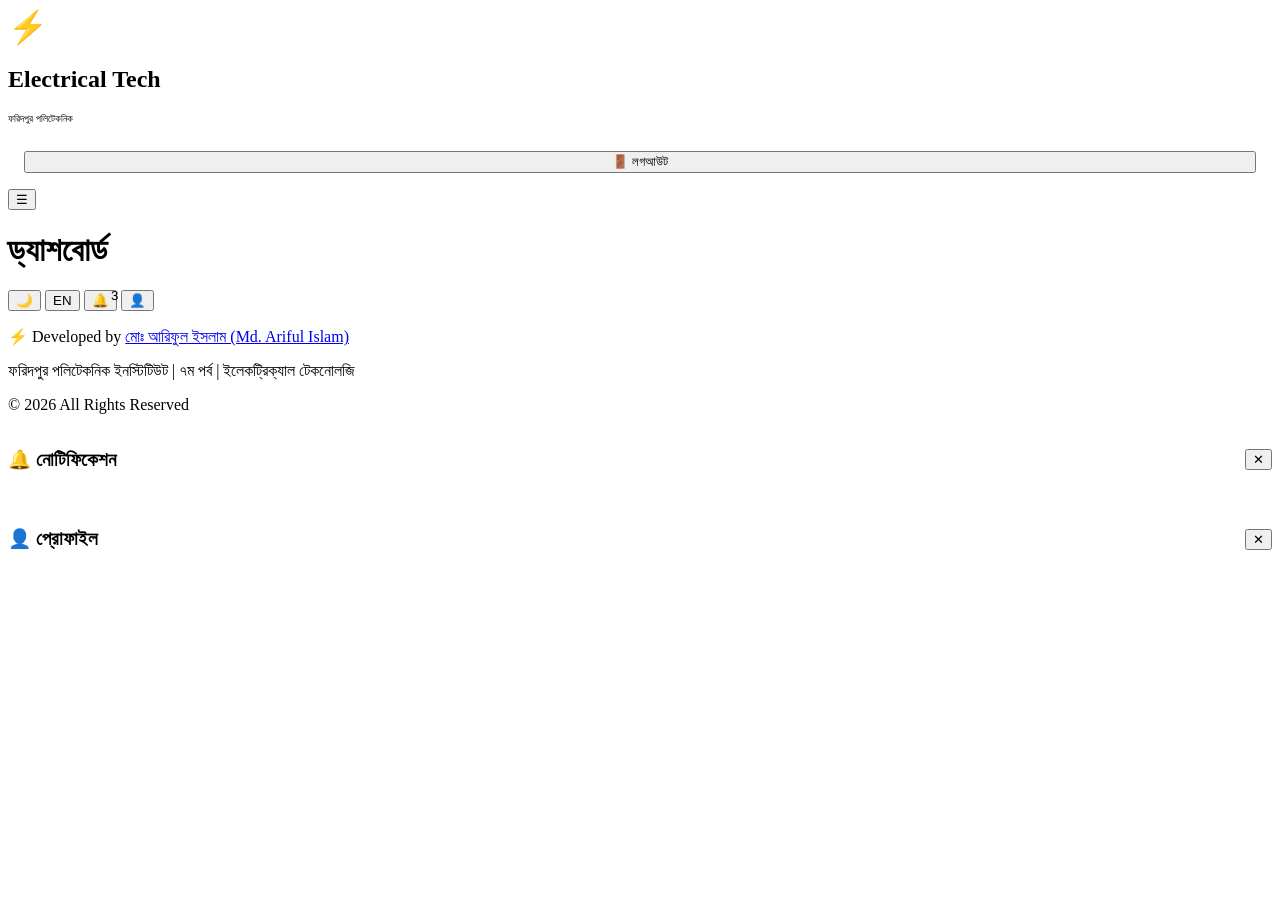
==== dashboard.html @ 25eb2a7b "Add files via upload" ====
<!DOCTYPE html>
<html lang="bn" data-theme="dark">
<head>
    <meta charset="UTF-8">
    <meta name="viewport" content="width=device-width, initial-scale=1.0">
    <title>⚡ Dashboard - Electrical Technology Portal</title>
    <link rel="stylesheet" href="css/style.css">
</head>
<body>
    <div class="app-wrapper">
        <!-- Sidebar -->
        <aside class="sidebar" id="sidebar">
            <div class="sidebar-brand">
                <div style="font-size:2rem;margin-bottom:8px">⚡</div>
                <h2>Electrical Tech</h2>
                <p style="font-size:0.65rem;margin-top:2px" data-bn="ফরিদপুর পলিটেকনিক" data-en="Faridpur Polytechnic">ফরিদপুর পলিটেকনিক</p>
            </div>
            <nav class="sidebar-nav" id="sidebarNav"></nav>
            <div style="padding:16px;border-top:1px solid var(--border)">
                <button class="btn btn-secondary" style="width:100%;justify-content:center" onclick="logout()">
                    🚪 <span data-bn="লগআউট" data-en="Logout">লগআউট</span>
                </button>
            </div>
        </aside>

        <!-- Main -->
        <div class="main-content" id="mainContent">
            <!-- Topbar -->
            <div class="topbar">
                <div class="topbar-left">
                    <button class="topbar-btn" onclick="toggleSidebar()" id="menuBtn">☰</button>
                    <h1 class="page-title" id="pageTitle">ড্যাশবোর্ড</h1>
                </div>
                <div class="topbar-right">
                    <button class="topbar-btn" onclick="toggleTheme()" title="Theme">🌙</button>
                    <button class="topbar-btn" onclick="switchLang()" id="langBtn" title="Language">EN</button>
                    <button class="topbar-btn" onclick="toggleNotif()" title="Notifications" style="position:relative">
                        🔔<span class="nav-badge" id="notifCount" style="position:absolute;top:-4px;right:-4px">3</span>
                    </button>
                    <button class="topbar-btn" onclick="toggleProfile()" title="Profile">👤</button>
                </div>
            </div>

            <!-- Pages Container -->
            <div id="pagesContainer"></div>

            <!-- Footer -->
            <div class="footer">
                <p>⚡ Developed by <a href="#">মোঃ আরিফুল ইসলাম (Md. Ariful Islam)</a></p>
                <p>ফরিদপুর পলিটেকনিক ইনস্টিটিউট | ৭ম পর্ব | ইলেকট্রিক্যাল টেকনোলজি</p>
                <p style="margin-top:4px">© 2026 All Rights Reserved</p>
            </div>
        </div>
    </div>

    <!-- Notification Panel -->
    <div class="notif-panel" id="notifPanel">
        <div style="display:flex;justify-content:space-between;align-items:center;margin-bottom:20px">
            <h3>🔔 <span data-bn="নোটিফিকেশন" data-en="Notifications">নোটিফিকেশন</span></h3>
            <button class="modal-close" onclick="toggleNotif()">✕</button>
        </div>
        <div id="notifList"></div>
    </div>

    <!-- Profile Panel -->
    <div class="profile-panel" id="profilePanel">
        <div style="display:flex;justify-content:space-between;align-items:center;margin-bottom:20px">
            <h3>👤 <span data-bn="প্রোফাইল" data-en="Profile">প্রোফাইল</span></h3>
            <button class="modal-close" onclick="toggleProfile()">✕</button>
        </div>
        <div id="profileContent"></div>
    </div>

    <!-- Overlay -->
    <div id="overlay" style="display:none;position:fixed;inset:0;background:rgba(0,0,0,0.5);z-index:150" onclick="closeAllPanels()"></div>

    <!-- Modal -->
    <div class="modal-overlay" id="modalOverlay">
        <div class="modal" id="modalContent"></div>
    </div>

    <!-- Toast -->
    <div id="toastContainer" style="position:fixed;bottom:24px;right:24px;z-index:9999"></div>

    <script src="js/data.js"></script>
    <script src="js/pages1.js"></script>
    <script src="js/pages2.js"></script>
    <script src="js/pages3.js"></script>
    <script src="js/app.js"></script>
</body>
</html>
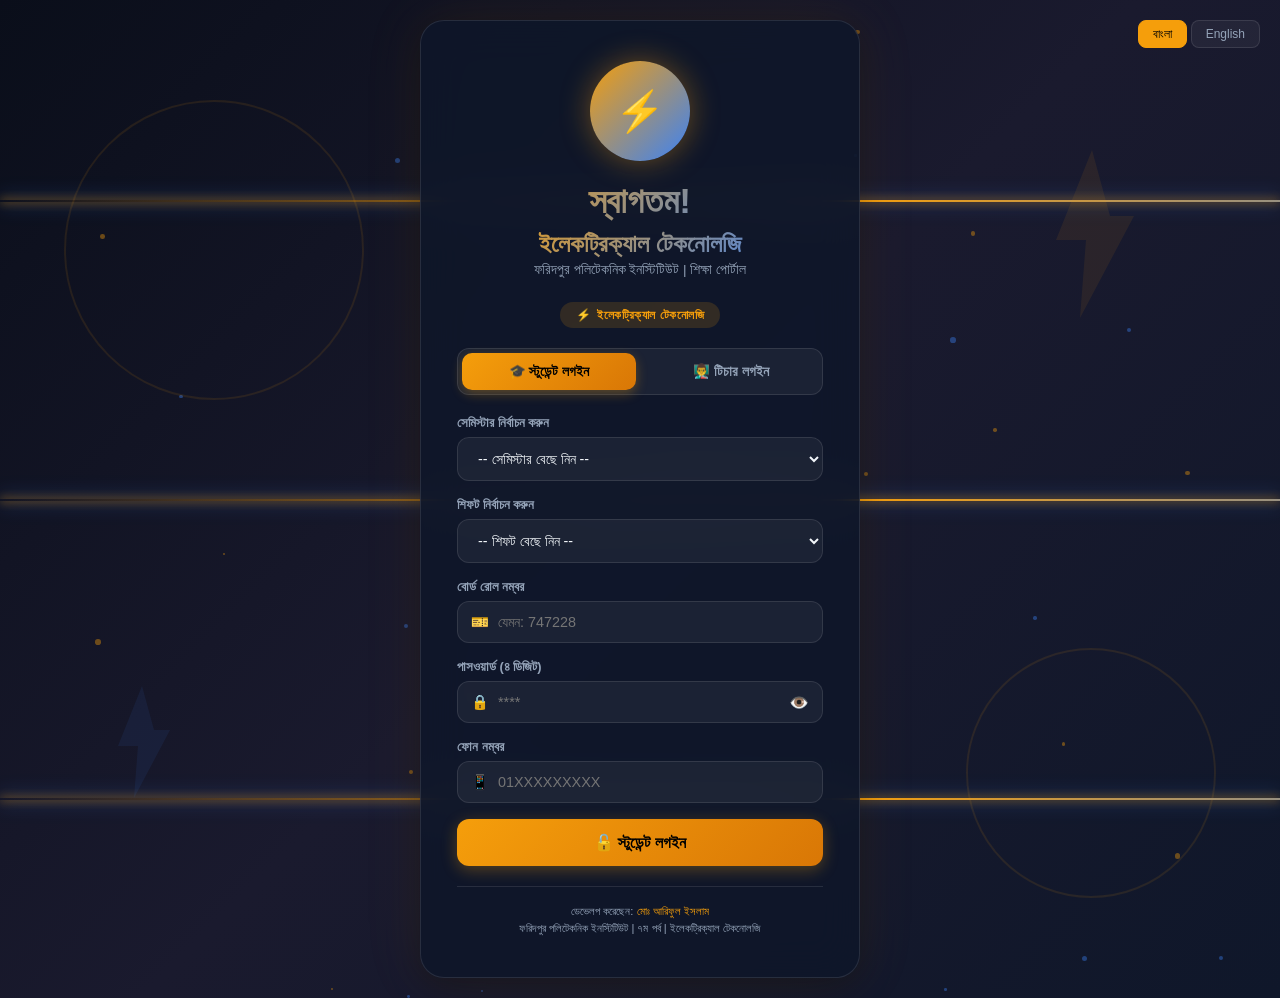
==== commit a26aa53b: "Update stylesheet and script paths in dashboard.html" ====
--- a/dashboard.html
+++ b/dashboard.html
@@ -4,7 +4,7 @@
     <meta charset="UTF-8">
     <meta name="viewport" content="width=device-width, initial-scale=1.0">
     <title>⚡ Dashboard - Electrical Technology Portal</title>
-    <link rel="stylesheet" href="css/style.css">
+    <link rel="stylesheet" href="style.css">
 </head>
 <body>
     <div class="app-wrapper">
@@ -82,10 +82,10 @@
     <!-- Toast -->
     <div id="toastContainer" style="position:fixed;bottom:24px;right:24px;z-index:9999"></div>
 
-    <script src="js/data.js"></script>
-    <script src="js/pages1.js"></script>
-    <script src="js/pages2.js"></script>
-    <script src="js/pages3.js"></script>
-    <script src="js/app.js"></script>
+    <script src="data.js"></script>
+    <script src="pages1.js"></script>
+    <script src="pages2.js"></script>
+    <script src="pages3.js"></script>
+    <script src="app.js"></script>
 </body>
 </html>
--- a/style.css
+++ b/style.css
@@ -0,0 +1,377 @@
+@import url('https://fonts.googleapis.com/css2?family=Inter:wght@300;400;500;600;700;800;900&family=Noto+Sans+Bengali:wght@300;400;500;600;700;800&display=swap');
+
+:root {
+  --primary: #0f172a; --primary-light: #1e293b; --accent: #f59e0b;
+  --accent2: #3b82f6; --accent3: #10b981; --danger: #ef4444;
+  --bg: #0a0e1a; --bg2: #111827; --card: rgba(30,41,59,0.8);
+  --glass: rgba(255,255,255,0.05); --text: #f1f5f9; --text2: #94a3b8;
+  --border: rgba(255,255,255,0.1); --shadow: 0 8px 32px rgba(0,0,0,0.3);
+  --radius: 16px; --transition: all 0.3s cubic-bezier(0.4,0,0.2,1);
+  --glow: 0 0 20px rgba(245,158,11,0.3);
+}
+[data-theme="light"] {
+  --bg: #f0f4f8; --bg2: #ffffff; --card: rgba(255,255,255,0.9);
+  --glass: rgba(0,0,0,0.03); --text: #1e293b; --text2: #64748b;
+  --border: rgba(0,0,0,0.1); --shadow: 0 4px 16px rgba(0,0,0,0.08);
+  --primary: #1e3a5f; --primary-light: #2d4a6f;
+}
+* { margin:0; padding:0; box-sizing:border-box; }
+html { scroll-behavior:smooth; }
+body {
+  font-family:'Inter','Noto Sans Bengali',sans-serif;
+  background:var(--bg); color:var(--text);
+  min-height:100vh; overflow-x:hidden;
+  background-image: radial-gradient(ellipse at 20% 50%, rgba(59,130,246,0.08) 0%, transparent 50%),
+                    radial-gradient(ellipse at 80% 20%, rgba(245,158,11,0.06) 0%, transparent 50%);
+}
+/* Scrollbar */
+::-webkit-scrollbar { width:6px; }
+::-webkit-scrollbar-track { background:var(--bg); }
+::-webkit-scrollbar-thumb { background:var(--accent); border-radius:3px; }
+
+/* Animations */
+@keyframes fadeIn { from{opacity:0;transform:translateY(20px)} to{opacity:1;transform:translateY(0)} }
+@keyframes slideInLeft { from{opacity:0;transform:translateX(-30px)} to{opacity:1;transform:translateX(0)} }
+@keyframes slideInRight { from{opacity:0;transform:translateX(30px)} to{opacity:1;transform:translateX(0)} }
+@keyframes pulse { 0%,100%{transform:scale(1)} 50%{transform:scale(1.05)} }
+@keyframes glow { 0%,100%{box-shadow:0 0 5px var(--accent)} 50%{box-shadow:0 0 20px var(--accent),0 0 40px rgba(245,158,11,0.3)} }
+@keyframes float { 0%,100%{transform:translateY(0)} 50%{transform:translateY(-10px)} }
+@keyframes spark { 0%{opacity:0;transform:scale(0)} 50%{opacity:1;transform:scale(1)} 100%{opacity:0;transform:scale(0)} }
+@keyframes electricFlow { 0%{background-position:0% 50%} 50%{background-position:100% 50%} 100%{background-position:0% 50%} }
+@keyframes rotate { from{transform:rotate(0deg)} to{transform:rotate(360deg)} }
+@keyframes ripple { to{transform:scale(4);opacity:0} }
+.animate-in { animation: fadeIn 0.6s ease forwards; }
+.animate-left { animation: slideInLeft 0.5s ease forwards; }
+.animate-right { animation: slideInRight 0.5s ease forwards; }
+
+/* Login Page */
+.login-page {
+  min-height:100vh; display:flex; align-items:center; justify-content:center;
+  background: linear-gradient(135deg, #0a0e1a 0%, #1a1a2e 50%, #0f172a 100%);
+  position:relative; overflow:hidden;
+}
+.login-bg-effect {
+  position:absolute; inset:0; overflow:hidden; z-index:0;
+}
+.electric-line {
+  position:absolute; height:2px; background:linear-gradient(90deg,transparent,var(--accent),var(--accent2),transparent);
+  animation: electricFlow 3s ease infinite; background-size:200% 200%;
+  box-shadow:0 0 10px var(--accent), 0 0 20px var(--accent2);
+}
+.login-container {
+  position:relative; z-index:10; width:100%; max-width:480px; padding:20px;
+  animation: fadeIn 1s ease;
+}
+.login-card {
+  background: rgba(15,23,42,0.85); backdrop-filter:blur(20px);
+  border:1px solid var(--border); border-radius:24px;
+  padding:40px 36px; box-shadow: var(--shadow), 0 0 60px rgba(245,158,11,0.1);
+}
+.login-logo {
+  width:100px; height:100px; margin:0 auto 20px;
+  background:linear-gradient(135deg,var(--accent),var(--accent2));
+  border-radius:50%; display:flex; align-items:center; justify-content:center;
+  font-size:40px; animation: float 3s ease-in-out infinite;
+  box-shadow: 0 0 30px rgba(245,158,11,0.4);
+}
+.login-title { text-align:center; font-size:1.5rem; font-weight:800; margin-bottom:4px;
+  background:linear-gradient(135deg,var(--accent),var(--accent2));
+  -webkit-background-clip:text; -webkit-text-fill-color:transparent; }
+.login-subtitle { text-align:center; color:var(--text2); font-size:0.85rem; margin-bottom:24px; }
+.form-group { margin-bottom:16px; position:relative; }
+.form-label { display:block; font-size:0.8rem; font-weight:600; color:var(--text2); margin-bottom:6px; }
+.form-input, .form-select {
+  width:100%; padding:12px 16px; background:var(--glass); border:1px solid var(--border);
+  border-radius:12px; color:var(--text); font-size:0.9rem; font-family:inherit;
+  transition:var(--transition); outline:none;
+}
+.form-input:focus, .form-select:focus {
+  border-color:var(--accent); box-shadow:0 0 0 3px rgba(245,158,11,0.2);
+}
+.form-select option { background:var(--primary); color:var(--text); }
+.login-type-toggle {
+  display:flex; gap:8px; margin-bottom:20px; background:var(--glass);
+  border-radius:12px; padding:4px; border:1px solid var(--border);
+}
+.login-type-btn {
+  flex:1; padding:10px; border:none; border-radius:10px; font-family:inherit;
+  font-weight:600; font-size:0.85rem; cursor:pointer; transition:var(--transition);
+  background:transparent; color:var(--text2);
+}
+.login-type-btn.active {
+  background:linear-gradient(135deg,var(--accent),#d97706); color:#000;
+  box-shadow:0 4px 12px rgba(245,158,11,0.3);
+}
+.btn-login {
+  width:100%; padding:14px; border:none; border-radius:12px; font-family:inherit;
+  font-size:1rem; font-weight:700; cursor:pointer; transition:var(--transition);
+  background:linear-gradient(135deg,var(--accent),#d97706); color:#000;
+  box-shadow:0 4px 16px rgba(245,158,11,0.3); position:relative; overflow:hidden;
+}
+.btn-login:hover { transform:translateY(-2px); box-shadow:0 6px 24px rgba(245,158,11,0.4); }
+.btn-login:active { transform:scale(0.98); }
+
+/* Dashboard Layout */
+.app-wrapper { display:flex; min-height:100vh; }
+.sidebar {
+  width:260px; background:var(--card); backdrop-filter:blur(20px);
+  border-right:1px solid var(--border); padding:20px 0; position:fixed;
+  top:0; left:0; bottom:0; z-index:100; transition:var(--transition);
+  display:flex; flex-direction:column; overflow-y:auto;
+}
+.sidebar.collapsed { width:70px; }
+.sidebar-brand { padding:0 20px 20px; border-bottom:1px solid var(--border); text-align:center; }
+.sidebar-brand h2 { font-size:1rem; font-weight:800;
+  background:linear-gradient(135deg,var(--accent),var(--accent2));
+  -webkit-background-clip:text; -webkit-text-fill-color:transparent; }
+.sidebar-brand p { font-size:0.7rem; color:var(--text2); }
+.sidebar-nav { flex:1; padding:12px 0; }
+.nav-item {
+  display:flex; align-items:center; gap:12px; padding:12px 20px;
+  color:var(--text2); cursor:pointer; transition:var(--transition);
+  border-left:3px solid transparent; font-size:0.85rem; font-weight:500;
+  position:relative; overflow:hidden;
+}
+.nav-item:hover { background:var(--glass); color:var(--text); border-left-color:var(--accent); }
+.nav-item.active { background:rgba(245,158,11,0.1); color:var(--accent); border-left-color:var(--accent); font-weight:600; }
+.nav-item .nav-icon { font-size:1.2rem; min-width:24px; text-align:center; }
+.nav-badge { margin-left:auto; background:var(--danger); color:#fff; font-size:0.65rem;
+  padding:2px 7px; border-radius:10px; font-weight:700; }
+
+.main-content { flex:1; margin-left:260px; padding:24px; min-height:100vh; transition:var(--transition); }
+
+/* Top Bar */
+.topbar {
+  display:flex; align-items:center; justify-content:space-between;
+  padding:16px 24px; background:var(--card); backdrop-filter:blur(20px);
+  border-radius:var(--radius); border:1px solid var(--border);
+  margin-bottom:24px; animation:fadeIn 0.5s ease;
+}
+.topbar-left { display:flex; align-items:center; gap:16px; }
+.topbar-right { display:flex; align-items:center; gap:12px; }
+.topbar-btn {
+  width:40px; height:40px; border-radius:12px; border:1px solid var(--border);
+  background:var(--glass); color:var(--text); cursor:pointer; display:flex;
+  align-items:center; justify-content:center; font-size:1.1rem; transition:var(--transition);
+}
+.topbar-btn:hover { background:var(--accent); color:#000; transform:scale(1.05); }
+.page-title { font-size:1.3rem; font-weight:700; }
+
+/* Cards */
+.card {
+  background:var(--card); backdrop-filter:blur(20px); border:1px solid var(--border);
+  border-radius:var(--radius); padding:24px; transition:var(--transition);
+  animation: fadeIn 0.5s ease forwards;
+}
+.card:hover { border-color:rgba(245,158,11,0.3); transform:translateY(-2px); box-shadow:var(--glow); }
+.card-header { display:flex; align-items:center; justify-content:space-between; margin-bottom:16px; }
+.card-title { font-size:1rem; font-weight:700; }
+.card-icon { font-size:1.5rem; }
+
+/* Grid Layouts */
+.grid-2 { display:grid; grid-template-columns:repeat(2,1fr); gap:16px; }
+.grid-3 { display:grid; grid-template-columns:repeat(3,1fr); gap:16px; }
+.grid-4 { display:grid; grid-template-columns:repeat(4,1fr); gap:16px; }
+.grid-auto { display:grid; grid-template-columns:repeat(auto-fill,minmax(280px,1fr)); gap:16px; }
+
+/* Stat Cards */
+.stat-card {
+  background:var(--card); border:1px solid var(--border); border-radius:var(--radius);
+  padding:20px; transition:var(--transition); position:relative; overflow:hidden;
+}
+.stat-card::before {
+  content:''; position:absolute; top:0; left:0; right:0; height:3px;
+  background:linear-gradient(90deg,var(--accent),var(--accent2));
+}
+.stat-card:hover { transform:translateY(-4px); box-shadow:var(--glow); }
+.stat-value { font-size:2rem; font-weight:800; background:linear-gradient(135deg,var(--accent),var(--accent2));
+  -webkit-background-clip:text; -webkit-text-fill-color:transparent; }
+.stat-label { font-size:0.8rem; color:var(--text2); margin-top:4px; }
+
+/* Tables */
+.table-container { overflow-x:auto; border-radius:var(--radius); }
+table { width:100%; border-collapse:collapse; }
+th { background:rgba(245,158,11,0.15); color:var(--accent); font-weight:600;
+  padding:12px 16px; text-align:left; font-size:0.8rem; text-transform:uppercase;
+  letter-spacing:0.5px; border-bottom:2px solid var(--border); }
+td { padding:10px 16px; border-bottom:1px solid var(--border); font-size:0.85rem;
+  transition:var(--transition); }
+tr:hover td { background:var(--glass); }
+
+/* Badges */
+.badge { display:inline-flex; align-items:center; padding:4px 12px; border-radius:20px;
+  font-size:0.75rem; font-weight:600; }
+.badge-success { background:rgba(16,185,129,0.15); color:#10b981; }
+.badge-warning { background:rgba(245,158,11,0.15); color:#f59e0b; }
+.badge-danger { background:rgba(239,68,68,0.15); color:#ef4444; }
+.badge-info { background:rgba(59,130,246,0.15); color:#3b82f6; }
+
+/* Progress Bar */
+.progress-bar { height:8px; background:var(--glass); border-radius:4px; overflow:hidden; }
+.progress-fill { height:100%; border-radius:4px; transition:width 1s ease;
+  background:linear-gradient(90deg,var(--accent),var(--accent2)); }
+
+/* Buttons */
+.btn {
+  padding:10px 20px; border:none; border-radius:12px; font-family:inherit;
+  font-weight:600; font-size:0.85rem; cursor:pointer; transition:var(--transition);
+  display:inline-flex; align-items:center; gap:8px; position:relative; overflow:hidden;
+}
+.btn-primary { background:linear-gradient(135deg,var(--accent),#d97706); color:#000; }
+.btn-primary:hover { transform:translateY(-2px); box-shadow:0 4px 16px rgba(245,158,11,0.3); }
+.btn-secondary { background:var(--glass); color:var(--text); border:1px solid var(--border); }
+.btn-secondary:hover { border-color:var(--accent); }
+.btn-sm { padding:6px 14px; font-size:0.75rem; border-radius:8px; }
+
+/* Modal */
+.modal-overlay {
+  position:fixed; inset:0; background:rgba(0,0,0,0.7); backdrop-filter:blur(5px);
+  display:none; align-items:center; justify-content:center; z-index:1000;
+}
+.modal-overlay.active { display:flex; }
+.modal { background:var(--bg2); border:1px solid var(--border); border-radius:20px;
+  padding:32px; width:90%; max-width:600px; max-height:85vh; overflow-y:auto;
+  animation:fadeIn 0.3s ease; }
+.modal-header { display:flex; align-items:center; justify-content:space-between; margin-bottom:20px; }
+.modal-close { background:none; border:none; color:var(--text2); font-size:1.5rem;
+  cursor:pointer; transition:var(--transition); }
+.modal-close:hover { color:var(--danger); transform:rotate(90deg); }
+
+/* Notification Panel */
+.notif-panel {
+  position:fixed; top:0; right:-380px; width:380px; height:100vh;
+  background:var(--bg2); border-left:1px solid var(--border);
+  z-index:200; padding:24px; overflow-y:auto; transition:var(--transition);
+}
+.notif-panel.open { right:0; }
+.notif-item {
+  padding:12px; border-radius:12px; border:1px solid var(--border);
+  margin-bottom:8px; transition:var(--transition); cursor:pointer;
+}
+.notif-item:hover { border-color:var(--accent); background:var(--glass); }
+
+/* Profile Panel */
+.profile-panel {
+  position:fixed; top:0; right:-400px; width:400px; height:100vh;
+  background:var(--bg2); border-left:1px solid var(--border);
+  z-index:200; padding:24px; overflow-y:auto; transition:var(--transition);
+}
+.profile-panel.open { right:0; }
+.profile-avatar {
+  width:100px; height:100px; border-radius:50%; margin:0 auto 16px;
+  background:linear-gradient(135deg,var(--accent),var(--accent2));
+  display:flex; align-items:center; justify-content:center; font-size:2.5rem;
+  box-shadow:0 0 30px rgba(245,158,11,0.3); overflow:hidden;
+}
+.profile-avatar img { width:100%; height:100%; object-fit:cover; }
+
+/* Chat */
+.chat-container { display:flex; flex-direction:column; height:calc(100vh - 200px); }
+.chat-messages { flex:1; overflow-y:auto; padding:16px; display:flex; flex-direction:column; gap:8px; }
+.chat-bubble { max-width:70%; padding:12px 16px; border-radius:16px; font-size:0.85rem;
+  animation:fadeIn 0.3s ease; }
+.chat-bubble.sent { align-self:flex-end; background:linear-gradient(135deg,var(--accent),#d97706); color:#000; border-bottom-right-radius:4px; }
+.chat-bubble.received { align-self:flex-start; background:var(--glass); border:1px solid var(--border); border-bottom-left-radius:4px; }
+.chat-input-area { display:flex; gap:8px; padding:16px; border-top:1px solid var(--border); }
+.chat-input { flex:1; padding:12px 16px; background:var(--glass); border:1px solid var(--border);
+  border-radius:24px; color:var(--text); font-family:inherit; outline:none; }
+.chat-input:focus { border-color:var(--accent); }
+
+/* Section pages */
+.section-header { margin-bottom:24px; }
+.section-title { font-size:1.5rem; font-weight:800; margin-bottom:4px;
+  background:linear-gradient(135deg,var(--accent),var(--accent2));
+  -webkit-background-clip:text; -webkit-text-fill-color:transparent; }
+.section-desc { color:var(--text2); font-size:0.85rem; }
+
+/* Tabs */
+.tabs { display:flex; gap:4px; margin-bottom:20px; background:var(--glass);
+  padding:4px; border-radius:12px; border:1px solid var(--border); overflow-x:auto; }
+.tab-btn { padding:10px 18px; border:none; border-radius:10px; background:transparent;
+  color:var(--text2); font-family:inherit; font-weight:600; font-size:0.8rem;
+  cursor:pointer; transition:var(--transition); white-space:nowrap; }
+.tab-btn.active { background:var(--accent); color:#000; }
+.tab-btn:hover:not(.active) { background:var(--glass); color:var(--text); }
+
+/* Quiz */
+.quiz-option { padding:14px 18px; border:2px solid var(--border); border-radius:12px;
+  cursor:pointer; transition:var(--transition); margin-bottom:8px; font-size:0.9rem; }
+.quiz-option:hover { border-color:var(--accent); background:var(--glass); }
+.quiz-option.correct { border-color:#10b981; background:rgba(16,185,129,0.1); }
+.quiz-option.wrong { border-color:#ef4444; background:rgba(239,68,68,0.1); }
+
+/* Circuit Diagram */
+.circuit-card { background:var(--card); border:1px solid var(--border); border-radius:var(--radius);
+  overflow:hidden; transition:var(--transition); }
+.circuit-card:hover { transform:translateY(-4px); box-shadow:var(--glow); }
+.circuit-svg { width:100%; padding:20px; background:rgba(0,0,0,0.3); }
+.circuit-info { padding:16px; }
+.circuit-title { font-weight:700; margin-bottom:4px; }
+.circuit-desc { font-size:0.8rem; color:var(--text2); }
+
+/* Toast */
+.toast { position:fixed; bottom:24px; right:24px; padding:14px 24px;
+  background:var(--accent); color:#000; font-weight:600; border-radius:12px;
+  z-index:9999; animation:fadeIn 0.3s ease; box-shadow:0 4px 20px rgba(245,158,11,0.4); }
+
+/* Responsive */
+@media (max-width:1024px) {
+  .grid-4 { grid-template-columns:repeat(2,1fr); }
+  .grid-3 { grid-template-columns:repeat(2,1fr); }
+}
+@media (max-width:768px) {
+  .sidebar { transform:translateX(-100%); width:280px; }
+  .sidebar.mobile-open { transform:translateX(0); }
+  .main-content { margin-left:0; padding:16px; }
+  .grid-2,.grid-3,.grid-4 { grid-template-columns:1fr; }
+  .topbar { flex-wrap:wrap; gap:8px; }
+  .notif-panel,.profile-panel { width:100%; }
+}
+
+/* Ripple effect */
+.ripple { position:absolute; border-radius:50%; background:rgba(255,255,255,0.3);
+  transform:scale(0); animation:ripple 0.6s linear; pointer-events:none; }
+
+/* Loading */
+.loader { width:40px; height:40px; border:3px solid var(--border);
+  border-top-color:var(--accent); border-radius:50%; animation:rotate 0.8s linear infinite;
+  margin:40px auto; }
+
+/* Footer */
+.footer { text-align:center; padding:20px; color:var(--text2); font-size:0.75rem;
+  border-top:1px solid var(--border); margin-top:40px; }
+.footer a { color:var(--accent); text-decoration:none; }
+.footer a:hover { text-decoration:underline; }
+
+/* Textarea */
+textarea.form-input { min-height:100px; resize:vertical; }
+
+/* Search */
+.search-input { background:var(--glass); border:1px solid var(--border); border-radius:24px;
+  padding:10px 20px 10px 40px; color:var(--text); width:100%; max-width:300px;
+  font-family:inherit; outline:none; transition:var(--transition); }
+.search-input:focus { border-color:var(--accent); width:350px; }
+
+/* Subject Cards */
+.subject-card { position:relative; overflow:hidden; }
+.subject-card::after { content:''; position:absolute; top:0; right:0; width:60px; height:60px;
+  background:linear-gradient(135deg,transparent 50%,rgba(245,158,11,0.1) 50%); }
+.subject-code { font-size:0.7rem; color:var(--accent); font-weight:700; letter-spacing:1px; }
+.subject-name { font-size:1rem; font-weight:700; margin:4px 0; }
+.subject-teacher { font-size:0.8rem; color:var(--text2); display:flex; align-items:center; gap:4px; }
+
+/* Tick/Cross marks */
+.mark-tick { color:#10b981; font-weight:700; font-size:1.2rem; }
+.mark-cross { color:#ef4444; font-weight:700; font-size:1.2rem; }
+
+/* Hidden */
+.hidden { display:none !important; }
+
+/* Page sections */
+.page-section { display:none; }
+.page-section.active { display:block; animation:fadeIn 0.5s ease; }
+
+/* Teacher Panel Form */
+.teacher-form .form-group { margin-bottom:14px; }
+.teacher-form .form-row { display:flex; gap:12px; }
+.teacher-form .form-row .form-group { flex:1; }
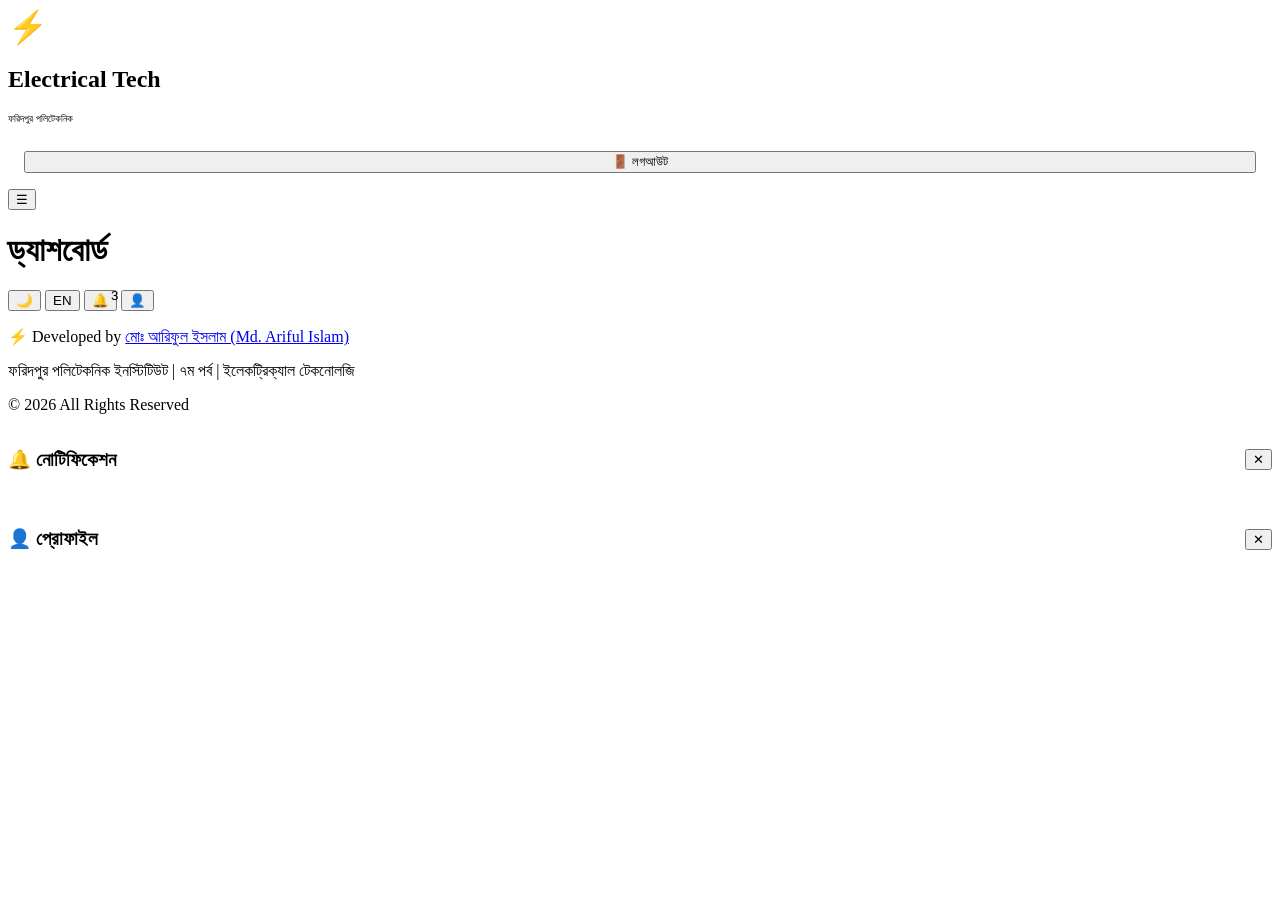
==== commit 4668b004: "Add files via upload" ====
--- a/dashboard.html
+++ b/dashboard.html
@@ -4,7 +4,8 @@
     <meta charset="UTF-8">
     <meta name="viewport" content="width=device-width, initial-scale=1.0">
     <title>⚡ Dashboard - Electrical Technology Portal</title>
-    <link rel="stylesheet" href="style.css">
+    <link rel="stylesheet" href="css/style.css">
+    <link rel="stylesheet" href="css/premium.css">
 </head>
 <body>
     <div class="app-wrapper">
@@ -22,6 +23,7 @@
                 </button>
             </div>
         </aside>
+        <div class="sidebar-overlay" id="sidebarOverlay" onclick="toggleSidebar()"></div>
 
         <!-- Main -->
         <div class="main-content" id="mainContent">
@@ -82,10 +84,108 @@
     <!-- Toast -->
     <div id="toastContainer" style="position:fixed;bottom:24px;right:24px;z-index:9999"></div>
 
-    <script src="data.js"></script>
-    <script src="pages1.js"></script>
-    <script src="pages2.js"></script>
-    <script src="pages3.js"></script>
-    <script src="app.js"></script>
+    <script src="js/data.js?v=99"></script>
+    <script>
+// Pages Part 1 - INLINE
+function render_dashboard(){
+  var s=session;
+  var hour=new Date().getHours();
+  var salam=hour<12?"সুপ্রভাত":"সুসন্ধ্যা";
+  var greet="আসসালামু আলাইকুম। "+salam+", "+(s.nameBn||s.name)+"!";
+  if(lang==="en") greet="Assalamu Alaikum. Good "+(hour<12?"Morning":"Evening")+", "+s.name+"!";
+  var h='<div style="display:flex;flex-wrap:wrap;gap:16px;align-items:flex-start;margin-bottom:20px">';
+  h+='<div style="flex:1;min-width:280px"><div class="section-header"><div class="section-title">'+greet+'</div>';
+  h+='<div class="section-desc">'+(lang==="bn"?"ফরিদপুর পলিটেকনিক ইনস্টিটিউট | ইলেকট্রিক্যাল টেকনোলজি":"Faridpur Polytechnic | Electrical Technology")+'</div></div></div>';
+  h+='<div class="card" style="min-width:260px;text-align:center;padding:16px">';
+  h+='<div id="liveClock" style="font-size:2rem;font-weight:800;background:linear-gradient(135deg,var(--accent),var(--accent2));-webkit-background-clip:text;-webkit-text-fill-color:transparent"></div>';
+  h+='<div id="engDate" style="font-size:0.85rem;margin:4px 0"></div>';
+  h+='<div id="bnDate" style="font-size:0.8rem;color:var(--accent)"></div>';
+  h+='<div id="hjDate" style="font-size:0.8rem;color:var(--accent3)"></div></div></div>';
+  var hadith=getTodayHadith();
+  h+='<div class="card" style="margin-bottom:20px;border-left:4px solid var(--accent3)">';
+  h+='<div class="card-header"><span class="card-title">'+(lang==="bn"?"📖 আজকের হাদিস":"📖 Daily Hadith")+'</span><span class="badge badge-success">'+hadith.ref+'</span></div>';
+  h+='<p style="font-size:1rem;line-height:1.8">'+hadith.bn+'</p>';
+  h+='<p style="font-size:0.85rem;color:var(--accent2);margin-top:6px;font-style:italic">'+hadith.en+'</p></div>';
+  h+='<div class="grid-4">';
+  h+='<div class="stat-card animate-in"><div class="stat-value">'+SUBJECTS.length+'</div><div class="stat-label">'+(lang==="bn"?"সাবজেক্ট":"Subjects")+'</div></div>';
+  h+='<div class="stat-card animate-in"><div class="stat-value">'+TEACHERS.length+'</div><div class="stat-label">'+(lang==="bn"?"শিক্ষক":"Teachers")+'</div></div>';
+  h+='<div class="stat-card animate-in"><div class="stat-value">'+STUDENTS.length+'</div><div class="stat-label">'+(lang==="bn"?"শিক্ষার্থী":"Students")+'</div></div>';
+  h+='<div class="stat-card animate-in"><div class="stat-value">7</div><div class="stat-label">'+(lang==="bn"?"সেমিস্টার":"Semester")+'</div></div></div>';
+  var dayIdx=new Date().getDay();
+  var dayMap={0:"SUN",1:"MON",2:"TUE",3:"WED",4:"THU"};
+  var today=dayMap[dayIdx]||null;
+  if(today){var ts=ROUTINE.schedule[today]||[];
+  h+='<div class="card" style="margin-top:16px"><div class="card-header"><span class="card-title">'+(lang==="bn"?"📅 আজকের ক্লাস":"📅 Today")+' ('+today+')</span></div><div style="display:flex;gap:8px;flex-wrap:wrap">';
+  for(var ti=0;ti<ts.length;ti++){h+='<div class="badge badge-info" style="padding:8px 14px">'+ROUTINE.times[ti]+': '+ts[ti]+'</div>';}
+  h+='</div></div>';
+  } else {
+    h+='<div class="card" style="margin-top:16px"><div class="card-header"><span class="card-title">'+(lang==="bn"?"🎉 আজ ছুটির দিন":"🎉 Holiday Today")+'</span></div><p style="padding:8px;color:var(--text2)">'+(lang==="bn"?"শুক্র/শনিবার ক্লাস নেই।":"No classes on Friday/Saturday.")+'</p></div>';
+  }
+  return h;
+}
+function after_dashboard(){
+  function uc(){var now=new Date();var el=document.getElementById("liveClock");if(!el)return;
+  el.textContent=now.toLocaleTimeString("bn-BD",{hour:"2-digit",minute:"2-digit",second:"2-digit",hour12:true});
+  document.getElementById("engDate").textContent=now.toLocaleDateString("en-US",{weekday:"long",year:"numeric",month:"long",day:"numeric"});
+  document.getElementById("bnDate").textContent=getBanglaDate(now);
+  document.getElementById("hjDate").textContent=getHijriDate(now);}
+  uc();window._clockInterval=setInterval(uc,1000);
+}
+function render_subjects(){
+  var h='<div class="section-header"><div class="section-title">'+(lang==="bn"?"📚 সাবজেক্ট সমূহ":"📚 Subjects")+'</div></div><div class="grid-auto">';
+  for(var i=0;i<SUBJECTS.length;i++){var s=SUBJECTS[i];
+  h+='<div class="card subject-card animate-in" style="cursor:pointer" onclick="openSubjectDetail(\''+s.code+'\')">';
+  h+='<div class="subject-code">'+s.code+'</div><div class="subject-name">'+(lang==="bn"?s.nameBn:s.name)+'</div>';
+  h+='<div class="subject-teacher">'+(lang==="bn"?s.teacherBn:s.teacher)+'</div>';
+  h+='<div style="margin-top:8px"><span class="badge badge-info">Credit: '+s.credit+'</span> <span class="badge badge-warning">'+s.type+'</span></div></div>';}
+  h+='</div>';return h;
+}
+window.openSubjectDetail=function(code){
+  var sub=null;for(var i=0;i<SUBJECTS.length;i++){if(SUBJECTS[i].code===code){sub=SUBJECTS[i];break;}}
+  if(!sub)return;
+  var tabs=["classtest","quiztest","midexam","attendance","results","syllabus"];
+  var tbn=["ক্লাস টেস্ট","কুইজ","মিড","অ্যাটেন্ডেন্স","রেজাল্ট","সিলেবাস"];
+  var ten=["Class Test","Quiz","Mid","Attendance","Results","Syllabus"];
+  var icons=["📝","🧠","📋","✅","📊","📖"];
+  var h='<div style="display:flex;justify-content:space-between;margin-bottom:16px"><h2>'+sub.code+' - '+(lang==="bn"?sub.nameBn:sub.name)+'</h2><button class="btn btn-secondary" onclick="closeModal()">✕</button></div>';
+  h+='<div class="grid-auto" style="gap:10px">';
+  for(var t=0;t<tabs.length;t++){
+    h+='<div class="card" style="cursor:pointer;padding:16px;text-align:center" onclick="showSubSection(\''+code+'\',\''+tabs[t]+'\')">';
+    h+='<div style="font-size:1.5rem">'+icons[t]+'</div><div style="font-weight:600;margin-top:4px">'+(lang==="bn"?tbn[t]:ten[t])+'</div></div>';}
+  h+='</div><div id="subSectionContent" style="margin-top:16px"></div>';
+  openModal(h);
+};
+window.showSubSection=function(code,tab){
+  var el=document.getElementById("subSectionContent");var results=generateResults();var att=generateAttendance();var c="";
+  if(tab==="classtest"){var r=results[session.roll]?results[session.roll][code]:null;
+    c='<h3>📝 ক্লাস টেস্ট</h3><table><tr><th>CT1</th><th>CT2</th></tr><tr><td>'+(r?r.ct1:"-")+'</td><td>'+(r?r.ct2:"-")+'</td></tr></table>';
+  }else if(tab==="quiztest"){var r2=results[session.roll]?results[session.roll][code]:null;
+    c='<h3>🧠 কুইজ</h3><table><tr><th>Q1</th><th>Q2</th></tr><tr><td>'+(r2?r2.quiz1:"-")+'</td><td>'+(r2?r2.quiz2:"-")+'</td></tr></table>';
+  }else if(tab==="midexam"){var r3=results[session.roll]?results[session.roll][code]:null;
+    c='<h3>📋 মিড</h3><table><tr><th>Mid/40</th></tr><tr><td>'+(r3?r3.mid:"-")+'</td></tr></table>';
+  }else if(tab==="attendance"){var sa=att[session.roll]?att[session.roll][code]:null;var pct=sa?Math.round((sa.attended/sa.total)*100):0;
+    c='<h3>✅ অ্যাটেন্ডেন্স</h3><p>'+pct+'% ('+(sa?sa.attended:0)+'/'+(sa?sa.total:0)+')</p><div class="progress-bar"><div class="progress-fill" style="width:'+pct+'%"></div></div>';
+  }else if(tab==="results"){var r4=results[session.roll]?results[session.roll][code]:null;
+    c='<h3>📊 রেজাল্ট</h3><table><tr><th>CT1</th><th>CT2</th><th>Q1</th><th>Q2</th><th>Mid</th></tr><tr><td>'+(r4?r4.ct1:"-")+'</td><td>'+(r4?r4.ct2:"-")+'</td><td>'+(r4?r4.quiz1:"-")+'</td><td>'+(r4?r4.quiz2:"-")+'</td><td>'+(r4?r4.mid:"-")+'</td></tr></table>';
+  }else if(tab==="syllabus"){c='<h3>📖 সিলেবাস</h3><p>CT: Chapter 1-3 | Mid: Chapter 1-6 | Final: Full</p>';}
+  el.innerHTML=c;
+};
+function render_routine(){
+  var h='<div class="section-header"><div class="section-title">'+(lang==="bn"?"📅 ক্লাস রুটিন (A গ্রুপ)":"📅 Routine (A Group)")+'</div></div>';
+  h+='<div class="card"><div class="table-container"><table><thead><tr><th>'+(lang==="bn"?"দিন":"Day")+'</th>';
+  for(var t=0;t<ROUTINE.times.length;t++){h+='<th>'+ROUTINE.times[t]+'</th>';}
+  h+='</tr></thead><tbody>';
+  for(var d=0;d<ROUTINE.days.length;d++){
+    var isT=new Date().getDay()===(d===0?0:d+1);
+    h+='<tr style="'+(isT?"background:rgba(245,158,11,0.1)":"")+'"><td style="font-weight:700">'+(lang==="bn"?ROUTINE.daysBn[d]:ROUTINE.days[d])+'</td>';
+    var sc=ROUTINE.schedule[ROUTINE.days[d]];
+    for(var c=0;c<sc.length;c++){h+='<td>'+sc[c]+'</td>';}
+    h+='</tr>';}
+  h+='</tbody></table></div></div>';return h;
+}
+    </script>
+    <script src="js/pages2.js?v=99"></script>
+    <script src="js/pages3.js?v=99"></script>
+    <script src="js/app.js?v=99"></script>
 </body>
 </html>
